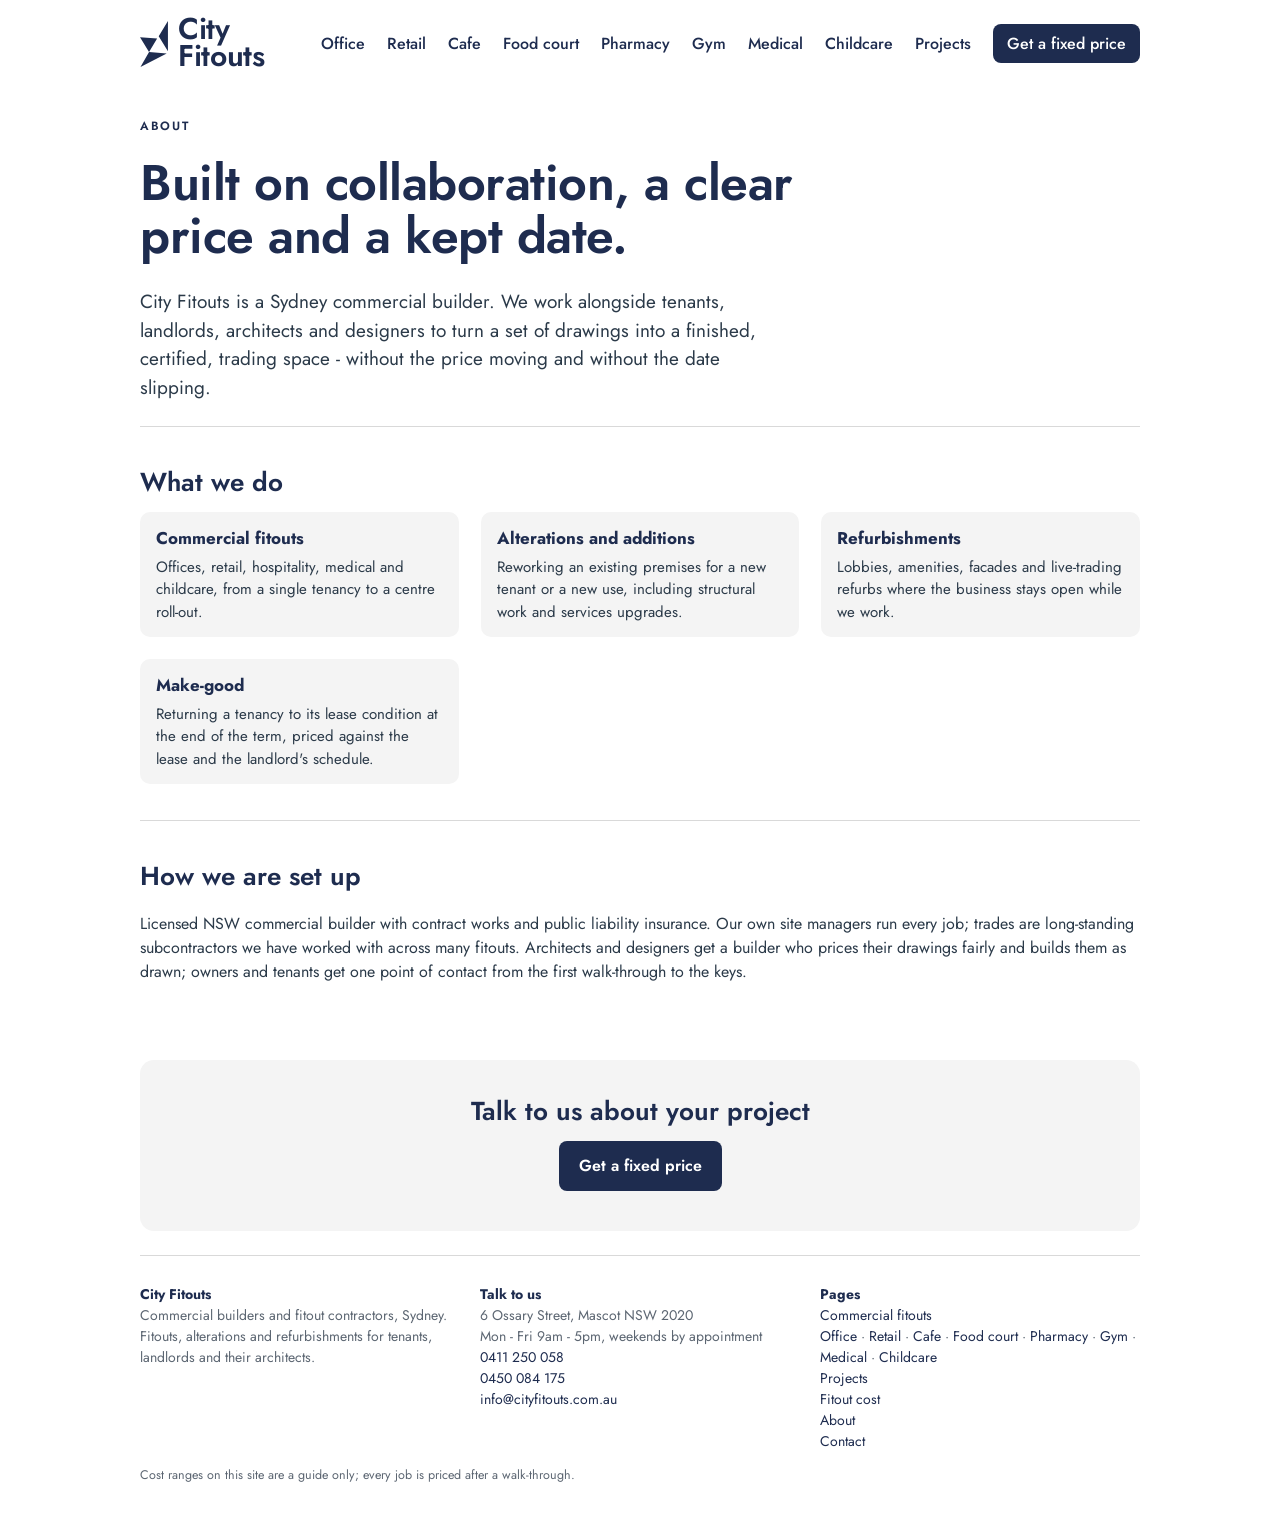
==== about.html @ 0c6c8e70 "All eight fitout types everywhere: space names in the menu bar, food court, pharmacy and gym pages, " ====
<!doctype html>
<html lang="en-AU">
<head>
<meta charset="utf-8">
<meta name="viewport" content="width=device-width,initial-scale=1">
<title>About City Fitouts</title>
<meta name="description" content="City Fitouts is a Sydney commercial builder. Fitouts, alterations and refurbishments for tenants, landlords and their architects.">
<link rel="canonical" href="https://cityfitouts.com.au/about">
<meta property="og:title" content="About City Fitouts">
<meta property="og:description" content="City Fitouts is a Sydney commercial builder. Fitouts, alterations and refurbishments for tenants, landlords and their architects.">
<meta property="og:url" content="https://cityfitouts.com.au/about">
<meta property="og:type" content="website">
<meta property="og:image" content="https://cityfitouts.com.au/images/ricketty-street-mascot.jpg">
<link rel="icon" href="data:image/svg+xml,%3Csvg xmlns='http://www.w3.org/2000/svg' viewBox='-314 0 1603 1603'%3E%3Cpath d='M974 4L974 1051L652 532Z M315 1079L1 565L597 610Z M16 1600L316 1080L931 1132Z' fill='%231E2C4F'/%3E%3C/svg%3E">
<link rel="preconnect" href="https://fonts.googleapis.com"><link rel="preconnect" href="https://fonts.gstatic.com" crossorigin>
<link href="https://fonts.googleapis.com/css2?family=Jost:wght@400;500;600;700&display=swap" rel="stylesheet">
<link rel="stylesheet" href="/style.css">
<link rel="stylesheet" href="/city.css">
<script async src="https://www.googletagmanager.com/gtag/js?id=G-9XJ7DRJZG0"></script><script>window.dataLayer=window.dataLayer||[];function gtag(){dataLayer.push(arguments);}gtag("js",new Date());gtag("config","G-9XJ7DRJZG0");</script>
</head>
<body>
<div class="wrap">
  <header class="top">
    <a class="brand" href="/"><svg viewBox="0 0 975 1603" aria-hidden="true"><path d="M974 4L974 1051L652 532Z M315 1079L1 565L597 610Z M16 1600L316 1080L931 1132Z" fill="#1E2C4F"/></svg><b>City<br>Fitouts</b></a>
    <nav><a href="/office-fitouts-sydney">Office</a><a href="/retail-fitouts-sydney">Retail</a><a href="/cafe-restaurant-fitouts-sydney">Cafe</a><a href="/food-court-fitouts-sydney">Food court</a><a href="/pharmacy-fitouts-sydney">Pharmacy</a><a href="/gym-fitouts-sydney">Gym</a><a href="/medical-fitouts-sydney">Medical</a><a href="/childcare-fitouts-sydney">Childcare</a><a href="/our-projects">Projects</a><a class="cta" href="/fitout-cost#calc">Get a fixed price</a></nav>
  </header>

  <section class="hero"><div class="kick">About</div><h1>Built on collaboration, a clear price and a kept date.</h1><p>City Fitouts is a Sydney commercial builder. We work alongside tenants, landlords, architects and designers to turn a set of drawings into a finished, certified, trading space - without the price moving and without the date slipping.</p></section>
  <section class="band">
    <h2>What we do</h2>
    <div class="cols">
      <div class="card"><h3>Commercial fitouts</h3><p>Offices, retail, hospitality, medical and childcare, from a single tenancy to a centre roll-out.</p></div>
      <div class="card"><h3>Alterations and additions</h3><p>Reworking an existing premises for a new tenant or a new use, including structural work and services upgrades.</p></div>
      <div class="card"><h3>Refurbishments</h3><p>Lobbies, amenities, facades and live-trading refurbs where the business stays open while we work.</p></div>
      <div class="card"><h3>Make-good</h3><p>Returning a tenancy to its lease condition at the end of the term, priced against the lease and the landlord's schedule.</p></div>
    </div>
  </section>
  <section class="band">
    <h2>How we are set up</h2>
    <p>Licensed NSW commercial builder with contract works and public liability insurance. Our own site managers run every job; trades are long-standing subcontractors we have worked with across many fitouts. Architects and designers get a builder who prices their drawings fairly and builds them as drawn; owners and tenants get one point of contact from the first walk-through to the keys.</p>
  </section>
  <section class="cta-band"><h2>Talk to us about your project</h2><p><a class="btn" href="/fitout-cost#calc">Get a fixed price</a></p></section>

  <footer>
    <div class="fcols">
      <div><b>City Fitouts</b><br>Commercial builders and fitout contractors, Sydney.<br>Fitouts, alterations and refurbishments for tenants, landlords and their architects.</div>
      <div><b>Talk to us</b><br>6 Ossary Street, Mascot NSW 2020<br>Mon - Fri 9am - 5pm, weekends by appointment<br><a href="tel:0411250058">0411 250 058</a><br><a href="tel:0450084175">0450 084 175</a><br><a href="mailto:info@cityfitouts.com.au">info@cityfitouts.com.au</a></div>
      <div><b>Pages</b><br><a href="/commercial-fitouts-sydney">Commercial fitouts</a><br><a href="/office-fitouts-sydney">Office</a> · <a href="/retail-fitouts-sydney">Retail</a> · <a href="/cafe-restaurant-fitouts-sydney">Cafe</a> · <a href="/food-court-fitouts-sydney">Food court</a> · <a href="/pharmacy-fitouts-sydney">Pharmacy</a> · <a href="/gym-fitouts-sydney">Gym</a> · <a href="/medical-fitouts-sydney">Medical</a> · <a href="/childcare-fitouts-sydney">Childcare</a><br><a href="/our-projects">Projects</a><br><a href="/fitout-cost">Fitout cost</a><br><a href="/about">About</a><br><a href="/contact">Contact</a></div>
    </div>
    <p class="fine">Cost ranges on this site are a guide only; every job is priced after a walk-through.</p>
  </footer>
</div>
</body></html>
---- style.css ----
:root{--navy:#1E2C4F;--amber:#9D3200;--body:#2B3A49;--muted:#5C6672;--lgrey:#D9D9D9;--tint:#F4F4F4;--ok:#2E7D32;--white:#fff}
*{box-sizing:border-box}
html,body{margin:0;font-family:Jost,system-ui,-apple-system,"Segoe UI",Helvetica,Arial,sans-serif;color:var(--body);background:var(--white);line-height:1.5}
a{color:var(--navy)}
.wrap{max-width:1040px;margin:0 auto;padding:0 20px}
header.top{display:flex;align-items:center;justify-content:space-between;padding:18px 0}
.brand{display:flex;align-items:center;gap:10px;text-decoration:none}
.brand svg{width:32px;height:32px}
.brand b{font-size:22px;font-weight:600;color:var(--navy);letter-spacing:-.01em}
.brand b span{color:var(--amber)}
nav a{margin-left:22px;text-decoration:none;font-weight:500;color:var(--navy)}
.hero{padding:26px 0 10px}
.hero h1{font-size:clamp(30px,5vw,50px);line-height:1.05;margin:0 0 12px;color:var(--navy);font-weight:600;letter-spacing:-.01em}
.hero p{font-size:19px;max-width:640px;margin:0 0 6px}
.calc{display:grid;grid-template-columns:1.1fr .9fr;gap:28px;margin:26px 0 40px}
@media(max-width:820px){.calc{grid-template-columns:1fr}}
.q{margin-bottom:22px}
.q label.h{display:block;font-weight:600;color:var(--navy);margin-bottom:8px;font-size:17px}
.opts{display:grid;grid-template-columns:repeat(auto-fit,minmax(150px,1fr));gap:8px}
.opt{border:1.5px solid var(--lgrey);border-radius:8px;padding:12px 14px;cursor:pointer;background:#fff;text-align:left;font:inherit;color:var(--body)}
.opt small{display:block;color:var(--muted);font-size:13px;margin-top:2px}
.opt.on{border-color:var(--navy);background:var(--navy);color:#fff}
.opt.on small{color:#d6dbe6}
input[type=number]{font:inherit;font-size:22px;width:180px;padding:10px 12px;border:1.5px solid var(--lgrey);border-radius:8px;color:var(--navy)}
.chk{display:flex;gap:8px;align-items:flex-start;font-size:15px}
.result{background:var(--tint);border-radius:12px;padding:24px;position:sticky;top:16px;align-self:start}
.result .cap{font-size:12px;letter-spacing:.12em;text-transform:uppercase;color:var(--muted);font-weight:600}
.result .big{font-size:clamp(20px,2.6vw,26px);color:var(--navy);font-weight:600;line-height:1.15;margin:4px 0 2px;white-space:nowrap}
.result .row.sub2{font-size:14px;color:var(--muted);border-top:0;padding:4px 0 2px}
.result .row.tot{border-top:2px solid var(--navy);font-weight:600}
.result .sub{color:var(--muted);margin-bottom:14px}
.result .row{display:flex;justify-content:space-between;gap:12px;padding:10px 0;border-top:1px solid var(--lgrey)}
.result .row b{color:var(--navy);font-weight:600;white-space:nowrap}
.appr{margin-top:14px;border-radius:8px;padding:12px 14px;background:#fff;border-left:5px solid var(--amber)}
.appr b{display:block;color:var(--navy)}
.appr span{font-size:14px}
.fine{font-size:12.5px;color:var(--muted);margin-top:12px}
.btn{display:inline-block;background:var(--navy);color:#fff;border:0;border-radius:8px;padding:13px 20px;font:inherit;font-weight:600;font-size:16px;cursor:pointer;text-decoration:none}
.btn.amber{background:var(--amber);color:#fff}
section.band{padding:36px 0;border-top:1px solid var(--lgrey)}
section h2{color:var(--navy);font-size:26px;margin:0 0 10px;font-weight:600}
.cols{display:grid;grid-template-columns:repeat(auto-fit,minmax(240px,1fr));gap:22px}
.form{background:var(--tint);border-radius:12px;padding:24px;max-width:640px}
.form label{display:block;font-weight:500;color:var(--navy);margin:12px 0 4px}
.form input[type=file]{padding:6px;font-size:14px}
.form input,.form textarea{width:100%;font:inherit;padding:10px 12px;border:1.5px solid var(--lgrey);border-radius:8px}
.form .two{display:grid;grid-template-columns:1fr 1fr;gap:12px}
@media(max-width:600px){.form .two{grid-template-columns:1fr}}
.faq details{border-top:1px solid var(--lgrey);padding:12px 0}
.faq summary{font-weight:600;color:var(--navy);cursor:pointer;font-size:17px}
table{width:100%;border-collapse:collapse;font-size:15px;margin-top:8px}
th{text-align:left;background:var(--lgrey);color:#000;padding:8px 10px;font-weight:600}
td{padding:8px 10px;border-bottom:1px solid var(--lgrey)}
td.n{text-align:right;white-space:nowrap}
footer{padding:28px 0 40px;border-top:1px solid var(--lgrey);font-size:14px;color:var(--muted)}
footer b{color:var(--navy)}
.hide{display:none}
.hero.split{display:grid;grid-template-columns:1.05fr .95fr;gap:32px;align-items:center;padding:18px 0 8px}
.heroimg{min-height:380px;height:100%;border-radius:14px;background:url(/images/cafe.jpg) center 45%/cover no-repeat}
@media(max-width:820px){.hero.split{grid-template-columns:1fr}.heroimg{min-height:240px}}
nav a.cta{background:var(--amber);color:#fff;padding:8px 14px;border-radius:8px}
@media(max-width:900px){nav a{margin-left:12px;font-size:14px}nav a.cta{display:none}}
@media(max-width:640px){header.top{flex-wrap:wrap}nav{width:100%;margin-top:6px;display:flex;flex-wrap:wrap;gap:6px 0}nav a{margin:0 12px 0 0}}
.kick{font-size:12px;letter-spacing:.14em;text-transform:uppercase;color:var(--amber);font-weight:600;margin-bottom:8px}
.hero p b{color:var(--navy)}
.cards{display:grid;gap:12px}
.card{background:var(--tint);border-radius:10px;padding:14px 16px}
.card h3{margin:0 0 4px;color:var(--navy);font-size:17px}
.card p{margin:0;font-size:15px}
ul.tick{margin:0;padding-left:20px}ul.tick li{margin-bottom:8px}
.gallery{display:grid;grid-template-columns:repeat(auto-fit,minmax(220px,1fr));gap:14px}
.gallery figure{margin:0}.gallery img{width:100%;aspect-ratio:16/10;object-fit:cover;border-radius:10px;display:block}
.gallery figcaption{font-size:13px;color:var(--muted);margin-top:6px}
.spaces{display:grid;grid-template-columns:repeat(auto-fit,minmax(200px,1fr));gap:14px}
.spaces a{display:block;text-decoration:none;border-radius:12px;overflow:hidden;background:var(--tint)}
.spaces a img{width:100%;aspect-ratio:16/10;object-fit:cover;display:block}
.spaces a div{padding:10px 12px}
.spaces a b{display:block;color:var(--navy);font-size:17px}
.spaces a span{font-size:13px;color:var(--muted)}
.cta-band{background:var(--tint);border-radius:14px;padding:32px;margin:24px 0;text-align:center;border:0}
.cta-band p{max-width:620px;margin:8px auto}
.guide{max-width:760px}.guide h2{margin-top:30px}.guide p.lead{font-size:19px}.guide ul{padding-left:20px}.guide li{margin-bottom:8px}
.textlink{color:var(--amber);font-weight:600;font-size:19px;text-decoration:none}.textlink:hover{text-decoration:underline}
.ref{margin:12px 0 0;font-size:14px;color:var(--body);background:#fff;border-left:4px solid var(--amber);padding:8px 12px;border-radius:6px}.ref a{color:var(--amber);font-weight:600;text-decoration:none}
---- city.css ----
/* City Fitouts additions on top of style.css (shared with Sydney Fitouts). Navy only - no amber accent. */
:root{--amber:#1E2C4F}
.kick{color:var(--navy);margin-bottom:22px}
.textlink{color:var(--navy)}
nav a.cta{background:var(--navy)}
.appr{border-left-color:var(--navy)}
.btn.amber{background:var(--navy)}
header.top .brand b{font-size:30px;line-height:27px;display:block;margin-top:-3px}.hero p{margin:0 0 14px}.hero p:last-child{margin-top:26px}header.top .brand svg{width:auto;height:46px;flex:none}
.hero{padding:30px 0 10px}.hero h1{max-width:760px}
.steps{display:grid;grid-template-columns:repeat(3,1fr);gap:22px}.steps.four{grid-template-columns:repeat(4,1fr)}
@media(max-width:820px){.steps,.steps.four{grid-template-columns:1fr}}
.steps .num{font-size:13px;letter-spacing:.14em;color:var(--muted);font-weight:600}
.steps h3{margin:4px 0 6px;color:var(--navy);font-size:19px}.steps p{margin:0;font-size:15.5px}
.projects{display:grid;grid-template-columns:repeat(auto-fit,minmax(280px,1fr));gap:18px}
.projects figure{margin:0;background:var(--tint);border-radius:12px;overflow:hidden}
.projects img{width:100%;aspect-ratio:16/10;object-fit:cover;display:block}
.projects figcaption{padding:14px 16px 18px}.projects figcaption b{display:block;color:var(--navy);font-size:18px;margin:2px 0 6px}
.projects figcaption p{margin:0;font-size:15px}.projects .kick{margin:0}
.fcols{display:grid;grid-template-columns:repeat(auto-fit,minmax(220px,1fr));gap:20px;margin-bottom:14px}
.fcols a{text-decoration:none}
.form select{width:100%;font:inherit;padding:10px 12px;border:1.5px solid var(--lgrey);border-radius:8px;background:#fff}
@media(max-width:820px){.cols[style]{grid-template-columns:1fr!important}}
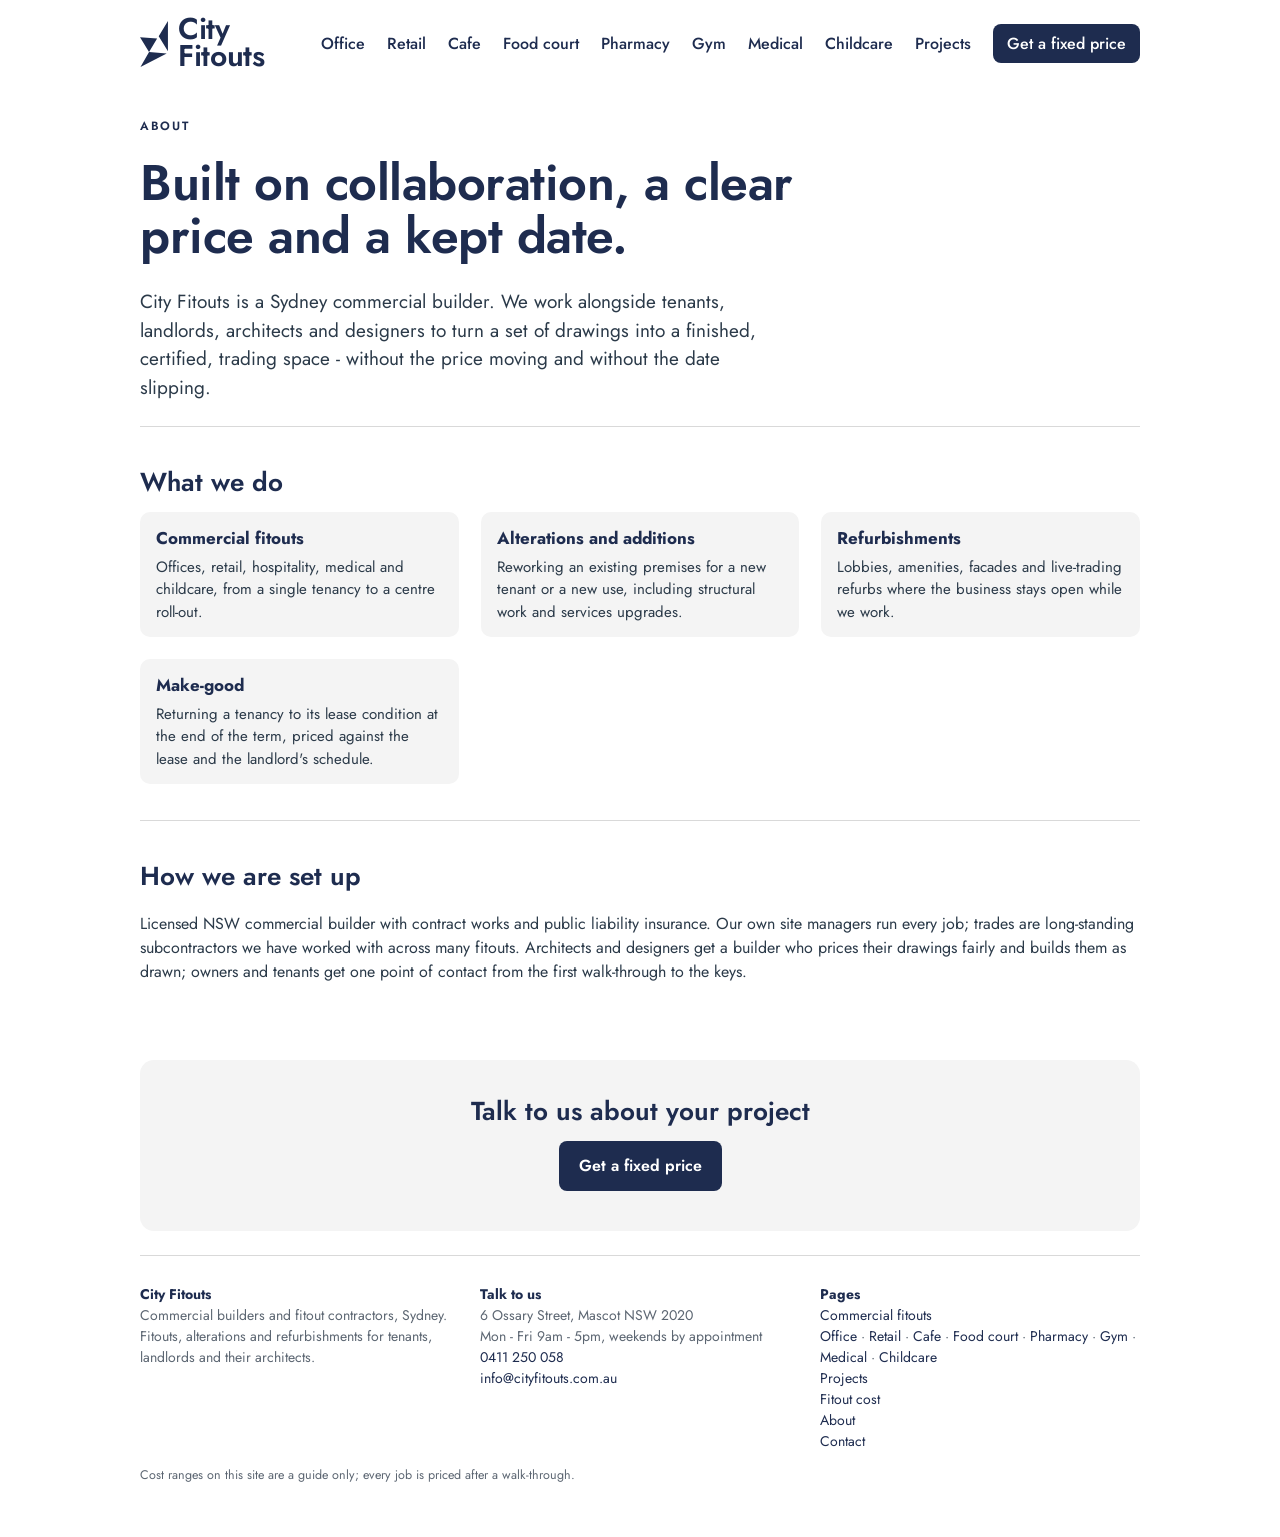
==== commit 6bd58991: "Show one phone number only (0411 250 058) across the site Co-Authored-By: Claude Fable 5.2 <noreply@" ====
--- a/about.html
+++ b/about.html
@@ -16,7 +16,7 @@
 <link href="https://fonts.googleapis.com/css2?family=Jost:wght@400;500;600;700&display=swap" rel="stylesheet">
 <link rel="stylesheet" href="/style.css">
 <link rel="stylesheet" href="/city.css">
-<script async src="https://www.googletagmanager.com/gtag/js?id=G-9XJ7DRJZG0"></script><script>window.dataLayer=window.dataLayer||[];function gtag(){dataLayer.push(arguments);}gtag("js",new Date());gtag("config","G-9XJ7DRJZG0");</script>
+<script async src="https://www.googletagmanager.com/gtag/js?id=G-9XJ7DRJZG0"></script><script>window.dataLayer=window.dataLayer||[];function gtag(){dataLayer.push(arguments);}gtag("js",new Date());gtag("config","G-9XJ7DRJZG0");gtag("config","G-GN84K201WK");</script>
 </head>
 <body>
 <div class="wrap">
@@ -44,7 +44,7 @@
   <footer>
     <div class="fcols">
       <div><b>City Fitouts</b><br>Commercial builders and fitout contractors, Sydney.<br>Fitouts, alterations and refurbishments for tenants, landlords and their architects.</div>
-      <div><b>Talk to us</b><br>6 Ossary Street, Mascot NSW 2020<br>Mon - Fri 9am - 5pm, weekends by appointment<br><a href="tel:0411250058">0411 250 058</a><br><a href="tel:0450084175">0450 084 175</a><br><a href="mailto:info@cityfitouts.com.au">info@cityfitouts.com.au</a></div>
+      <div><b>Talk to us</b><br>6 Ossary Street, Mascot NSW 2020<br>Mon - Fri 9am - 5pm, weekends by appointment<br><a href="tel:0411250058">0411 250 058</a><br><a href="mailto:info@cityfitouts.com.au">info@cityfitouts.com.au</a></div>
       <div><b>Pages</b><br><a href="/commercial-fitouts-sydney">Commercial fitouts</a><br><a href="/office-fitouts-sydney">Office</a> · <a href="/retail-fitouts-sydney">Retail</a> · <a href="/cafe-restaurant-fitouts-sydney">Cafe</a> · <a href="/food-court-fitouts-sydney">Food court</a> · <a href="/pharmacy-fitouts-sydney">Pharmacy</a> · <a href="/gym-fitouts-sydney">Gym</a> · <a href="/medical-fitouts-sydney">Medical</a> · <a href="/childcare-fitouts-sydney">Childcare</a><br><a href="/our-projects">Projects</a><br><a href="/fitout-cost">Fitout cost</a><br><a href="/about">About</a><br><a href="/contact">Contact</a></div>
     </div>
     <p class="fine">Cost ranges on this site are a guide only; every job is priced after a walk-through.</p>
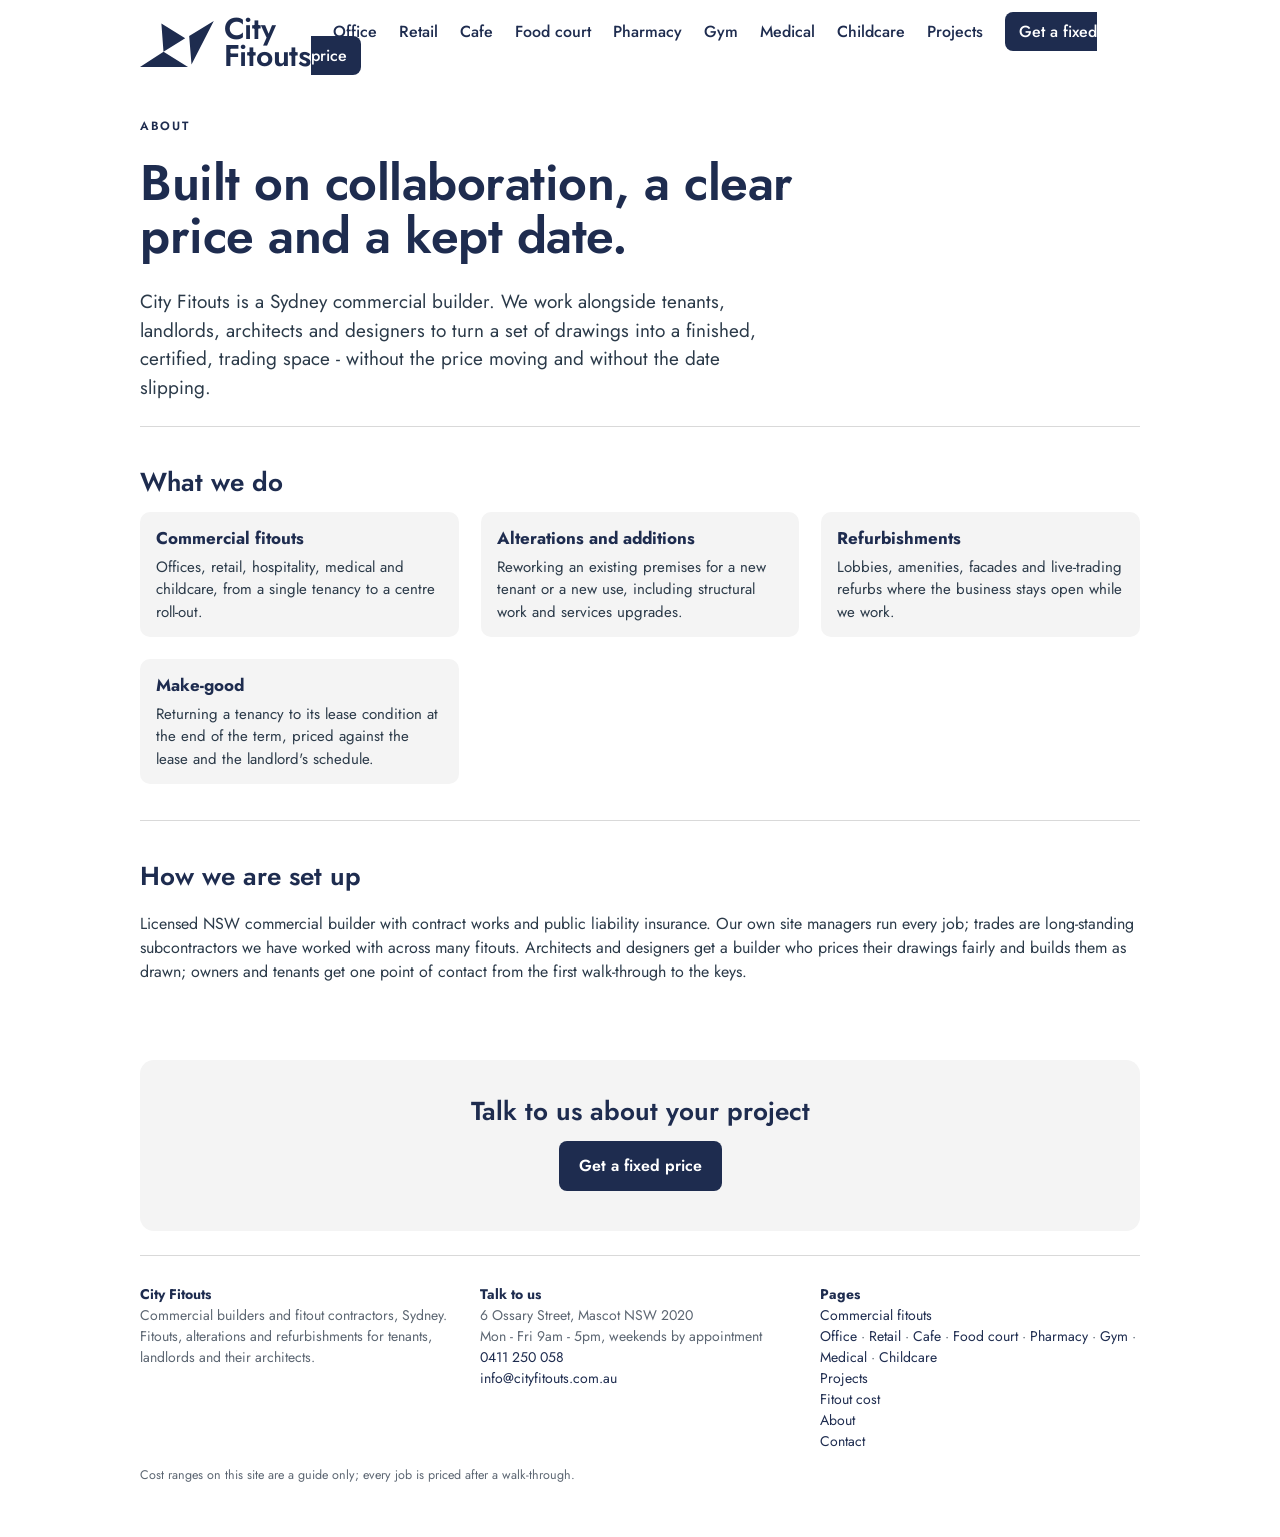
==== commit 4f083d51: "New City Fitouts mark: three triangles turned so the base sits flat (header and tab icon) Co-Authore" ====
--- a/about.html
+++ b/about.html
@@ -11,7 +11,7 @@
 <meta property="og:url" content="https://cityfitouts.com.au/about">
 <meta property="og:type" content="website">
 <meta property="og:image" content="https://cityfitouts.com.au/images/ricketty-street-mascot.jpg">
-<link rel="icon" href="data:image/svg+xml,%3Csvg xmlns='http://www.w3.org/2000/svg' viewBox='-314 0 1603 1603'%3E%3Cpath d='M974 4L974 1051L652 532Z M315 1079L1 565L597 610Z M16 1600L316 1080L931 1132Z' fill='%231E2C4F'/%3E%3C/svg%3E">
+<link rel="icon" href="data:image/svg+xml,%3Csvg xmlns='http://www.w3.org/2000/svg' viewBox='0 -298 1580 1580'%3E%3Cpath d='M1580 0L1103 932L1053 323Z M503 657L458 56L968 368Z M0 985L504 658L1028 985Z' fill='%231E2C4F'/%3E%3C/svg%3E">
 <link rel="preconnect" href="https://fonts.googleapis.com"><link rel="preconnect" href="https://fonts.gstatic.com" crossorigin>
 <link href="https://fonts.googleapis.com/css2?family=Jost:wght@400;500;600;700&display=swap" rel="stylesheet">
 <link rel="stylesheet" href="/style.css">
@@ -21,7 +21,7 @@
 <body>
 <div class="wrap">
   <header class="top">
-    <a class="brand" href="/"><svg viewBox="0 0 975 1603" aria-hidden="true"><path d="M974 4L974 1051L652 532Z M315 1079L1 565L597 610Z M16 1600L316 1080L931 1132Z" fill="#1E2C4F"/></svg><b>City<br>Fitouts</b></a>
+    <a class="brand" href="/"><svg viewBox="0 0 1580 985" aria-hidden="true"><path d="M1580 0L1103 932L1053 323Z M503 657L458 56L968 368Z M0 985L504 658L1028 985Z" fill="#1E2C4F"/></svg><b>City<br>Fitouts</b></a>
     <nav><a href="/office-fitouts-sydney">Office</a><a href="/retail-fitouts-sydney">Retail</a><a href="/cafe-restaurant-fitouts-sydney">Cafe</a><a href="/food-court-fitouts-sydney">Food court</a><a href="/pharmacy-fitouts-sydney">Pharmacy</a><a href="/gym-fitouts-sydney">Gym</a><a href="/medical-fitouts-sydney">Medical</a><a href="/childcare-fitouts-sydney">Childcare</a><a href="/our-projects">Projects</a><a class="cta" href="/fitout-cost#calc">Get a fixed price</a></nav>
   </header>
 
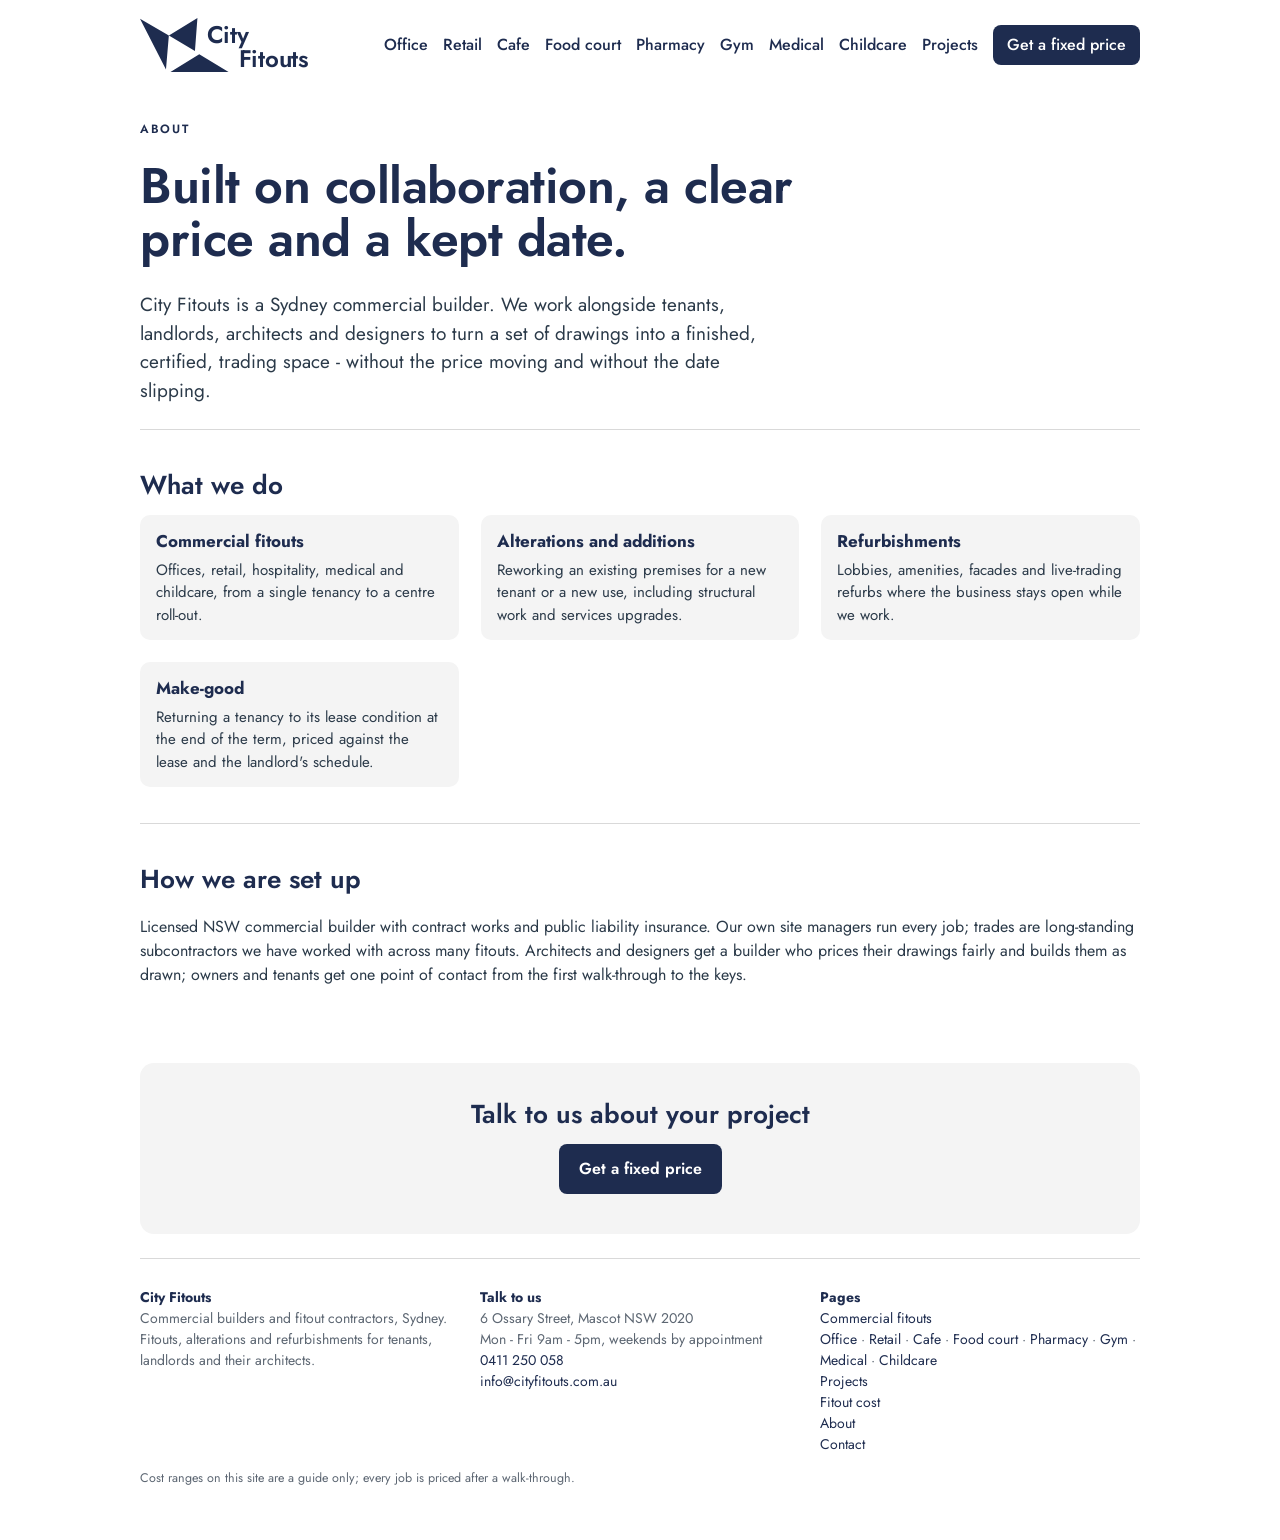
==== commit 190b3909: "Logo v2: mark turned a quarter turn, City tucked beside it; new tab icon Co-Authored-By: Claude Fabl" ====
--- a/about.html
+++ b/about.html
@@ -11,7 +11,7 @@
 <meta property="og:url" content="https://cityfitouts.com.au/about">
 <meta property="og:type" content="website">
 <meta property="og:image" content="https://cityfitouts.com.au/images/ricketty-street-mascot.jpg">
-<link rel="icon" href="data:image/svg+xml,%3Csvg xmlns='http://www.w3.org/2000/svg' viewBox='0 -298 1580 1580'%3E%3Cpath d='M1580 0L1103 932L1053 323Z M503 657L458 56L968 368Z M0 985L504 658L1028 985Z' fill='%231E2C4F'/%3E%3C/svg%3E">
+<link rel="icon" href="data:image/svg+xml,%3Csvg xmlns='http://www.w3.org/2000/svg' viewBox='0 -312 1596 1596'%3E%3Cpath d='M1596 973L549 973L1068 651Z M521 314L1035 0L990 596Z M0 15L520 315L468 930Z' fill='%231E2C4F'/%3E%3C/svg%3E">
 <link rel="preconnect" href="https://fonts.googleapis.com"><link rel="preconnect" href="https://fonts.gstatic.com" crossorigin>
 <link href="https://fonts.googleapis.com/css2?family=Jost:wght@400;500;600;700&display=swap" rel="stylesheet">
 <link rel="stylesheet" href="/style.css">
@@ -21,7 +21,7 @@
 <body>
 <div class="wrap">
   <header class="top">
-    <a class="brand" href="/"><svg viewBox="0 0 1580 985" aria-hidden="true"><path d="M1580 0L1103 932L1053 323Z M503 657L458 56L968 368Z M0 985L504 658L1028 985Z" fill="#1E2C4F"/></svg><b>City<br>Fitouts</b></a>
+    <a class="brand" href="/"><svg viewBox="0 0 1596 973" aria-hidden="true"><path d="M1596 973L549 973L1068 651Z M521 314L1035 0L990 596Z M0 15L520 315L468 930Z" fill="#1E2C4F"/></svg><b><span class="c1">City</span><br>Fitouts</b></a>
     <nav><a href="/office-fitouts-sydney">Office</a><a href="/retail-fitouts-sydney">Retail</a><a href="/cafe-restaurant-fitouts-sydney">Cafe</a><a href="/food-court-fitouts-sydney">Food court</a><a href="/pharmacy-fitouts-sydney">Pharmacy</a><a href="/gym-fitouts-sydney">Gym</a><a href="/medical-fitouts-sydney">Medical</a><a href="/childcare-fitouts-sydney">Childcare</a><a href="/our-projects">Projects</a><a class="cta" href="/fitout-cost#calc">Get a fixed price</a></nav>
   </header>
 
--- a/city.css
+++ b/city.css
@@ -5,7 +5,7 @@
 nav a.cta{background:var(--navy)}
 .appr{border-left-color:var(--navy)}
 .btn.amber{background:var(--navy)}
-header.top .brand b{font-size:30px;line-height:27px;display:block;margin-top:-3px}.hero p{margin:0 0 14px}.hero p:last-child{margin-top:26px}header.top .brand svg{width:auto;height:46px;flex:none}
+header.top .brand b{font-size:24px;line-height:24px;display:block;margin-top:4px}.hero p{margin:0 0 14px}.hero p:last-child{margin-top:26px}header.top .brand svg{width:auto;height:54px;flex:none}header.top .brand{flex:none}header.top .brand b .c1{position:relative;left:-32px;color:inherit}header.top nav{white-space:nowrap}nav a{margin-left:15px}nav a.cta{display:inline-block;white-space:nowrap}@media(max-width:1080px){nav a{margin-left:11px;font-size:15px}}@media(max-width:900px){nav a{margin-left:10px;font-size:14px}nav a.cta{display:none}}@media(max-width:640px){header.top nav{white-space:normal}nav a{margin:0 12px 0 0}}
 .hero{padding:30px 0 10px}.hero h1{max-width:760px}
 .steps{display:grid;grid-template-columns:repeat(3,1fr);gap:22px}.steps.four{grid-template-columns:repeat(4,1fr)}
 @media(max-width:820px){.steps,.steps.four{grid-template-columns:1fr}}
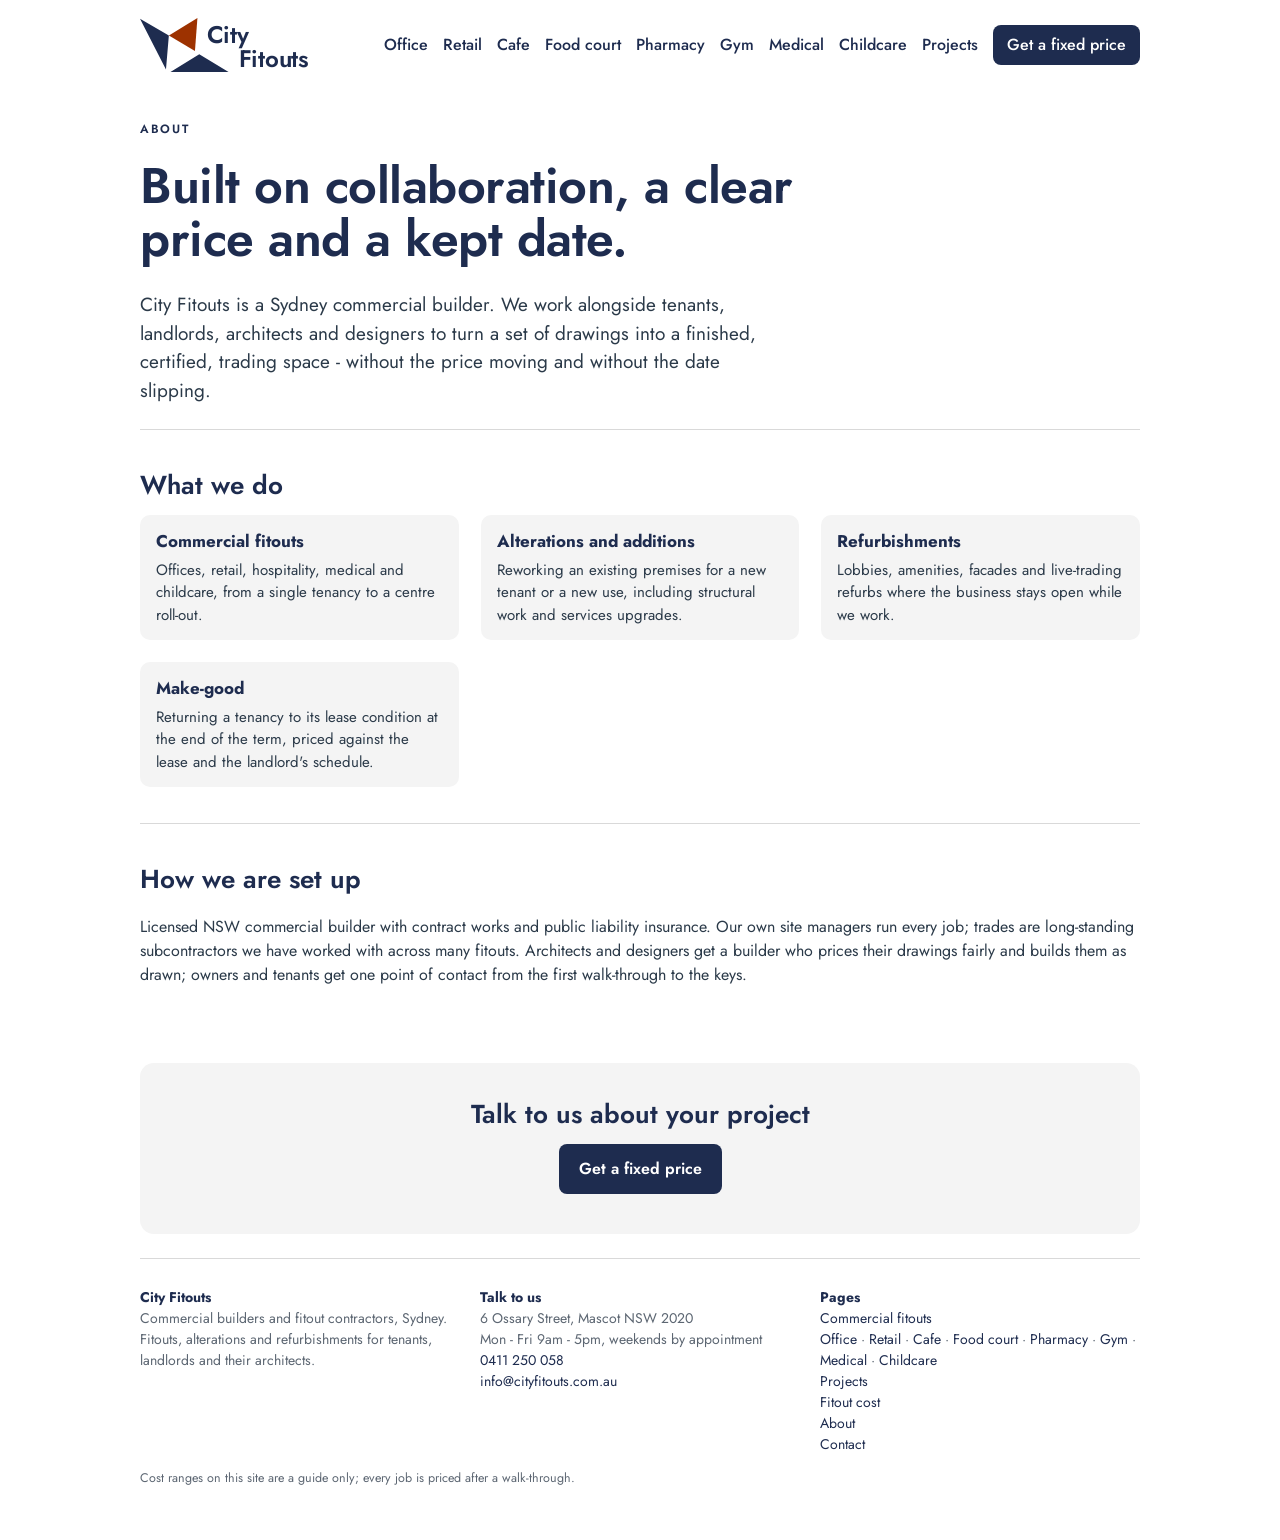
==== commit 372a94cd: "Logo v3: middle triangle in terracotta red (header and tab icon) Co-Authored-By: Claude Fable 5.2 <n" ====
--- a/about.html
+++ b/about.html
@@ -11,7 +11,7 @@
 <meta property="og:url" content="https://cityfitouts.com.au/about">
 <meta property="og:type" content="website">
 <meta property="og:image" content="https://cityfitouts.com.au/images/ricketty-street-mascot.jpg">
-<link rel="icon" href="data:image/svg+xml,%3Csvg xmlns='http://www.w3.org/2000/svg' viewBox='0 -312 1596 1596'%3E%3Cpath d='M1596 973L549 973L1068 651Z M521 314L1035 0L990 596Z M0 15L520 315L468 930Z' fill='%231E2C4F'/%3E%3C/svg%3E">
+<link rel="icon" href="data:image/svg+xml,%3Csvg xmlns='http://www.w3.org/2000/svg' viewBox='0 -312 1596 1596'%3E%3Cpath d='M1596 973L549 973L1068 651Z M0 15L520 315L468 930Z' fill='%231E2C4F'/%3E%3Cpath d='M521 314L1035 0L990 596Z' fill='%239D3200'/%3E%3C/svg%3E">
 <link rel="preconnect" href="https://fonts.googleapis.com"><link rel="preconnect" href="https://fonts.gstatic.com" crossorigin>
 <link href="https://fonts.googleapis.com/css2?family=Jost:wght@400;500;600;700&display=swap" rel="stylesheet">
 <link rel="stylesheet" href="/style.css">
@@ -21,7 +21,7 @@
 <body>
 <div class="wrap">
   <header class="top">
-    <a class="brand" href="/"><svg viewBox="0 0 1596 973" aria-hidden="true"><path d="M1596 973L549 973L1068 651Z M521 314L1035 0L990 596Z M0 15L520 315L468 930Z" fill="#1E2C4F"/></svg><b><span class="c1">City</span><br>Fitouts</b></a>
+    <a class="brand" href="/"><svg viewBox="0 0 1596 973" aria-hidden="true"><path d="M1596 973L549 973L1068 651Z M0 15L520 315L468 930Z" fill="#1E2C4F"/><path d="M521 314L1035 0L990 596Z" fill="#9D3200"/></svg><b><span class="c1">City</span><br>Fitouts</b></a>
     <nav><a href="/office-fitouts-sydney">Office</a><a href="/retail-fitouts-sydney">Retail</a><a href="/cafe-restaurant-fitouts-sydney">Cafe</a><a href="/food-court-fitouts-sydney">Food court</a><a href="/pharmacy-fitouts-sydney">Pharmacy</a><a href="/gym-fitouts-sydney">Gym</a><a href="/medical-fitouts-sydney">Medical</a><a href="/childcare-fitouts-sydney">Childcare</a><a href="/our-projects">Projects</a><a class="cta" href="/fitout-cost#calc">Get a fixed price</a></nav>
   </header>
 
--- a/city.css
+++ b/city.css
@@ -6,7 +6,7 @@
 .appr{border-left-color:var(--navy)}
 .btn.amber{background:var(--navy)}
 header.top .brand b{font-size:24px;line-height:24px;display:block;margin-top:4px}.hero p{margin:0 0 14px}.hero p:last-child{margin-top:26px}header.top .brand svg{width:auto;height:54px;flex:none}header.top .brand{flex:none}header.top .brand b .c1{position:relative;left:-32px;color:inherit}header.top nav{white-space:nowrap}nav a{margin-left:15px}nav a.cta{display:inline-block;white-space:nowrap}@media(max-width:1080px){nav a{margin-left:11px;font-size:15px}}@media(max-width:900px){nav a{margin-left:10px;font-size:14px}nav a.cta{display:none}}@media(max-width:640px){header.top nav{white-space:normal}nav a{margin:0 12px 0 0}}
-.hero{padding:30px 0 10px}.hero h1{max-width:760px}
+.hero{padding:30px 0 10px}.hero h1{max-width:760px}.hero h1 .h1sub{display:block;font-size:.58em;line-height:1.2;margin-top:10px}.hero h1 .h1sub sup{font-size:.4em;vertical-align:super;margin-left:2px}
 .steps{display:grid;grid-template-columns:repeat(3,1fr);gap:22px}.steps.four{grid-template-columns:repeat(4,1fr)}
 @media(max-width:820px){.steps,.steps.four{grid-template-columns:1fr}}
 .steps .num{font-size:13px;letter-spacing:.14em;color:var(--muted);font-weight:600}
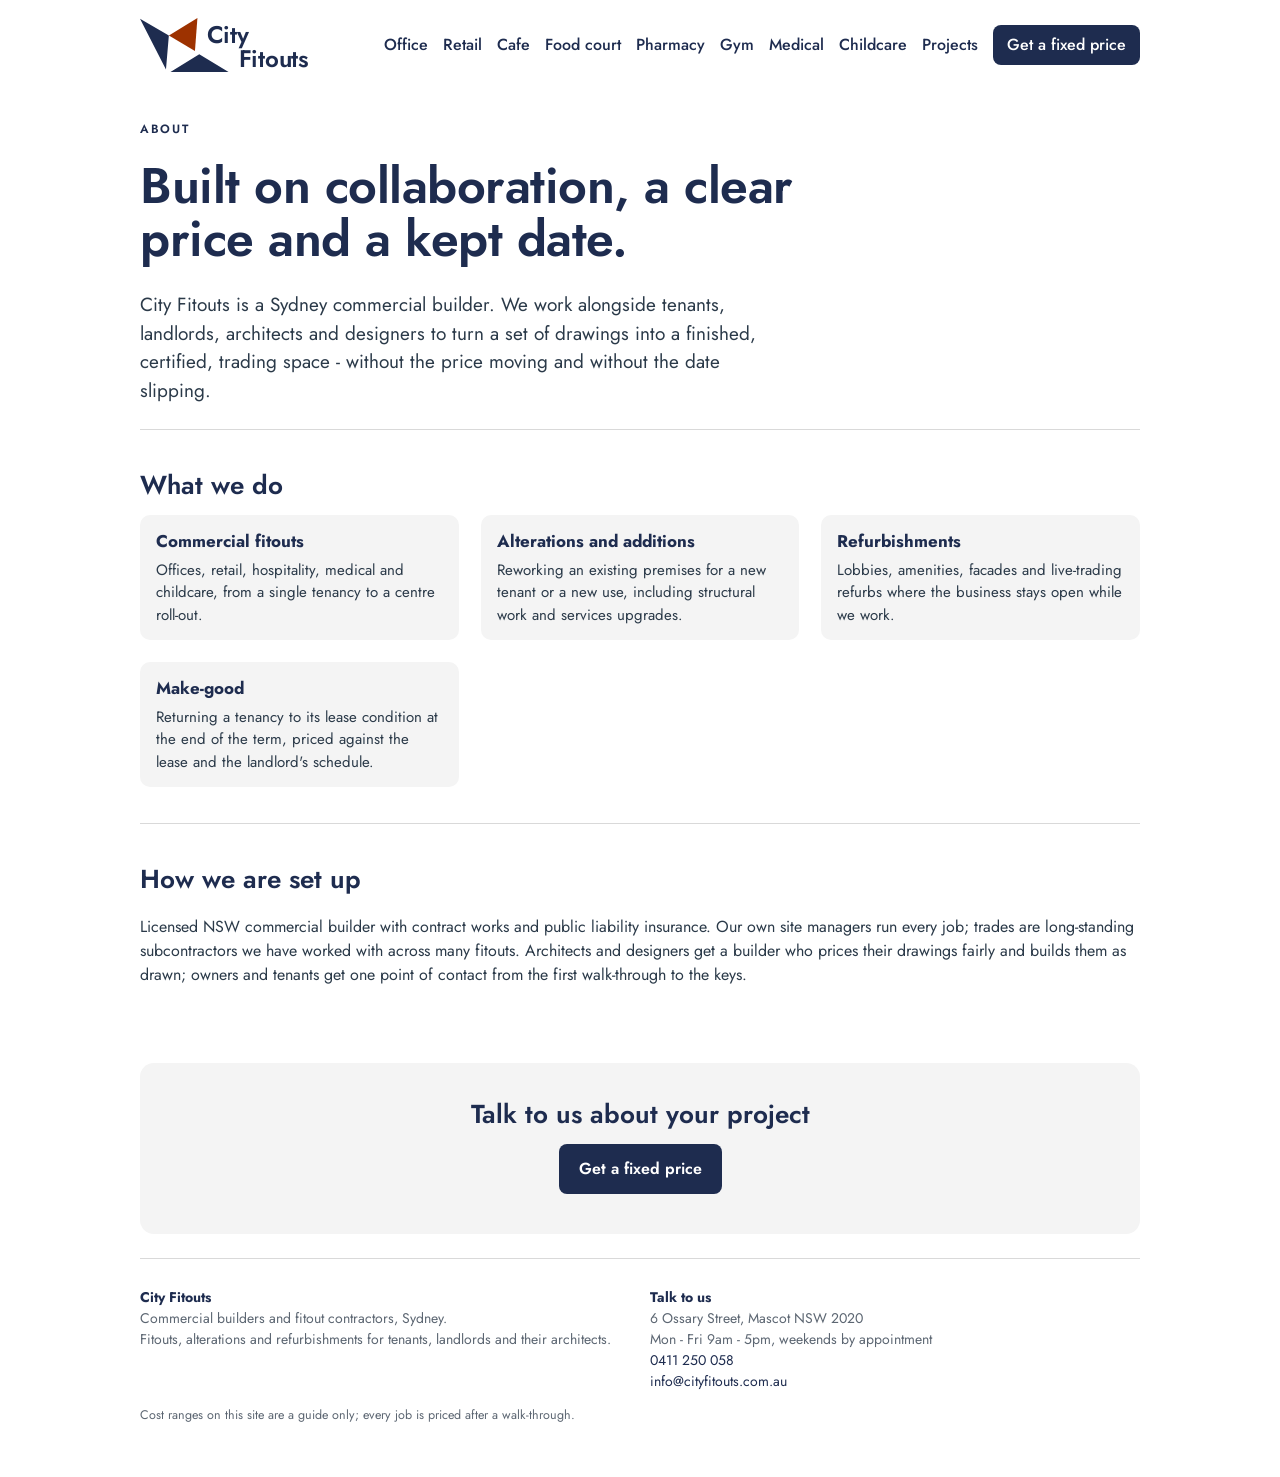
==== commit 5cd81c77: "Footer: remove the Pages column Co-Authored-By: Claude Fable 5.2 <noreply@anthropic.com> Claude-Sess" ====
--- a/about.html
+++ b/about.html
@@ -45,7 +45,6 @@
     <div class="fcols">
       <div><b>City Fitouts</b><br>Commercial builders and fitout contractors, Sydney.<br>Fitouts, alterations and refurbishments for tenants, landlords and their architects.</div>
       <div><b>Talk to us</b><br>6 Ossary Street, Mascot NSW 2020<br>Mon - Fri 9am - 5pm, weekends by appointment<br><a href="tel:0411250058">0411 250 058</a><br><a href="mailto:info@cityfitouts.com.au">info@cityfitouts.com.au</a></div>
-      <div><b>Pages</b><br><a href="/commercial-fitouts-sydney">Commercial fitouts</a><br><a href="/office-fitouts-sydney">Office</a> · <a href="/retail-fitouts-sydney">Retail</a> · <a href="/cafe-restaurant-fitouts-sydney">Cafe</a> · <a href="/food-court-fitouts-sydney">Food court</a> · <a href="/pharmacy-fitouts-sydney">Pharmacy</a> · <a href="/gym-fitouts-sydney">Gym</a> · <a href="/medical-fitouts-sydney">Medical</a> · <a href="/childcare-fitouts-sydney">Childcare</a><br><a href="/our-projects">Projects</a><br><a href="/fitout-cost">Fitout cost</a><br><a href="/about">About</a><br><a href="/contact">Contact</a></div>
     </div>
     <p class="fine">Cost ranges on this site are a guide only; every job is priced after a walk-through.</p>
   </footer>
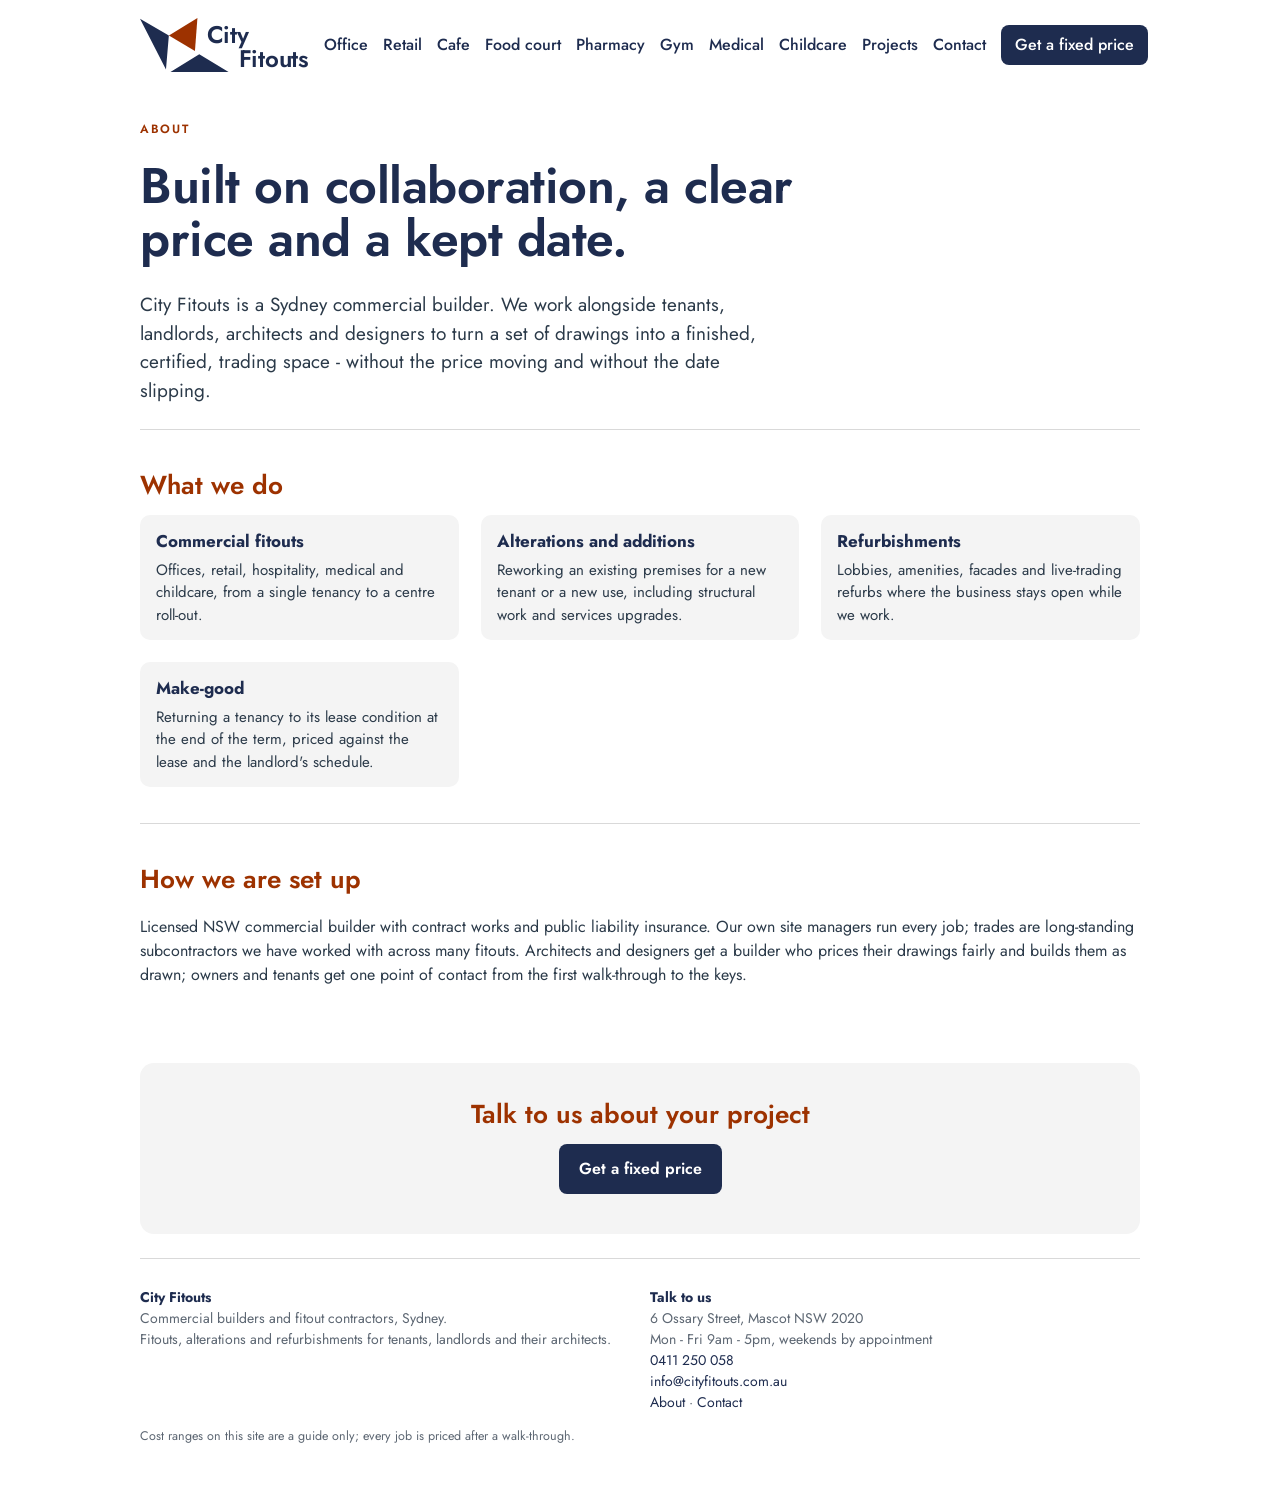
==== commit a9ff88f5: "Contact in the top menu; footer Pages column replaced by About and Contact links; red section headin" ====
--- a/about.html
+++ b/about.html
@@ -22,7 +22,7 @@
 <div class="wrap">
   <header class="top">
     <a class="brand" href="/"><svg viewBox="0 0 1596 973" aria-hidden="true"><path d="M1596 973L549 973L1068 651Z M0 15L520 315L468 930Z" fill="#1E2C4F"/><path d="M521 314L1035 0L990 596Z" fill="#9D3200"/></svg><b><span class="c1">City</span><br>Fitouts</b></a>
-    <nav><a href="/office-fitouts-sydney">Office</a><a href="/retail-fitouts-sydney">Retail</a><a href="/cafe-restaurant-fitouts-sydney">Cafe</a><a href="/food-court-fitouts-sydney">Food court</a><a href="/pharmacy-fitouts-sydney">Pharmacy</a><a href="/gym-fitouts-sydney">Gym</a><a href="/medical-fitouts-sydney">Medical</a><a href="/childcare-fitouts-sydney">Childcare</a><a href="/our-projects">Projects</a><a class="cta" href="/fitout-cost#calc">Get a fixed price</a></nav>
+    <nav><a href="/office-fitouts-sydney">Office</a><a href="/retail-fitouts-sydney">Retail</a><a href="/cafe-restaurant-fitouts-sydney">Cafe</a><a href="/food-court-fitouts-sydney">Food court</a><a href="/pharmacy-fitouts-sydney">Pharmacy</a><a href="/gym-fitouts-sydney">Gym</a><a href="/medical-fitouts-sydney">Medical</a><a href="/childcare-fitouts-sydney">Childcare</a><a href="/our-projects">Projects</a><a href="/contact">Contact</a><a class="cta" href="/fitout-cost#calc">Get a fixed price</a></nav>
   </header>
 
   <section class="hero"><div class="kick">About</div><h1>Built on collaboration, a clear price and a kept date.</h1><p>City Fitouts is a Sydney commercial builder. We work alongside tenants, landlords, architects and designers to turn a set of drawings into a finished, certified, trading space - without the price moving and without the date slipping.</p></section>
@@ -44,7 +44,7 @@
   <footer>
     <div class="fcols">
       <div><b>City Fitouts</b><br>Commercial builders and fitout contractors, Sydney.<br>Fitouts, alterations and refurbishments for tenants, landlords and their architects.</div>
-      <div><b>Talk to us</b><br>6 Ossary Street, Mascot NSW 2020<br>Mon - Fri 9am - 5pm, weekends by appointment<br><a href="tel:0411250058">0411 250 058</a><br><a href="mailto:info@cityfitouts.com.au">info@cityfitouts.com.au</a></div>
+      <div><b>Talk to us</b><br>6 Ossary Street, Mascot NSW 2020<br>Mon - Fri 9am - 5pm, weekends by appointment<br><a href="tel:0411250058">0411 250 058</a><br><a href="mailto:info@cityfitouts.com.au">info@cityfitouts.com.au</a><br><a href="/about">About</a> · <a href="/contact">Contact</a></div>
     </div>
     <p class="fine">Cost ranges on this site are a guide only; every job is priced after a walk-through.</p>
   </footer>
--- a/city.css
+++ b/city.css
@@ -1,11 +1,15 @@
-/* City Fitouts additions on top of style.css (shared with Sydney Fitouts). Navy only - no amber accent. */
-:root{--amber:#1E2C4F}
-.kick{color:var(--navy);margin-bottom:22px}
-.textlink{color:var(--navy)}
+/* City Fitouts additions on top of style.css (shared with Sydney Fitouts). Navy, with the logo's terracotta red used sparingly: small labels, asterisks, accent bars, link hover. Buttons and headings stay navy. */
+:root{--amber:#1E2C4F;--red:#9D3200}
+.kick{color:var(--red);margin-bottom:22px}
+.appr{border-left-color:var(--red)}.ref{border-left-color:var(--red)}
+.hero h1 .h1sub sup,.fine .star{color:var(--red)}
+.textlink{color:var(--red)}.textlink:hover{color:var(--navy)}footer a:hover{color:var(--red)}
+section h2,h2{color:var(--red)}
+
 nav a.cta{background:var(--navy)}
 .appr{border-left-color:var(--navy)}
 .btn.amber{background:var(--navy)}
-header.top .brand b{font-size:24px;line-height:24px;display:block;margin-top:4px}.hero p{margin:0 0 14px}.hero p:last-child{margin-top:26px}header.top .brand svg{width:auto;height:54px;flex:none}header.top .brand{flex:none}header.top .brand b .c1{position:relative;left:-32px;color:inherit}header.top nav{white-space:nowrap}nav a{margin-left:15px}nav a.cta{display:inline-block;white-space:nowrap}@media(max-width:1080px){nav a{margin-left:11px;font-size:15px}}@media(max-width:900px){nav a{margin-left:10px;font-size:14px}nav a.cta{display:none}}@media(max-width:640px){header.top nav{white-space:normal}nav a{margin:0 12px 0 0}}
+header.top .brand b{font-size:24px;line-height:24px;display:block;margin-top:4px}.hero p{margin:0 0 14px}.hero p:last-child{margin-top:26px}header.top .brand svg{width:auto;height:54px;flex:none}header.top .brand{flex:none}header.top .brand b .c1{position:relative;left:-32px;color:inherit}header.top nav{white-space:nowrap}nav a{margin-left:15px}nav a.cta{display:inline-block;white-space:nowrap}@media(max-width:1080px){nav a{margin-left:11px;font-size:15px}}@media(max-width:1000px){nav a{margin-left:10px;font-size:14px}nav a.cta{display:none}}@media(max-width:820px){nav a{margin-left:8px;font-size:13px}}@media(max-width:720px){header.top nav{white-space:normal}nav a{margin:0 12px 0 0;font-size:14px}}
 .hero{padding:30px 0 10px}.hero h1{max-width:760px}.hero h1 .h1sub{display:block;font-size:.58em;line-height:1.2;margin-top:10px}.hero h1 .h1sub sup{font-size:.4em;vertical-align:super;margin-left:2px}
 .steps{display:grid;grid-template-columns:repeat(3,1fr);gap:22px}.steps.four{grid-template-columns:repeat(4,1fr)}
 @media(max-width:820px){.steps,.steps.four{grid-template-columns:1fr}}
